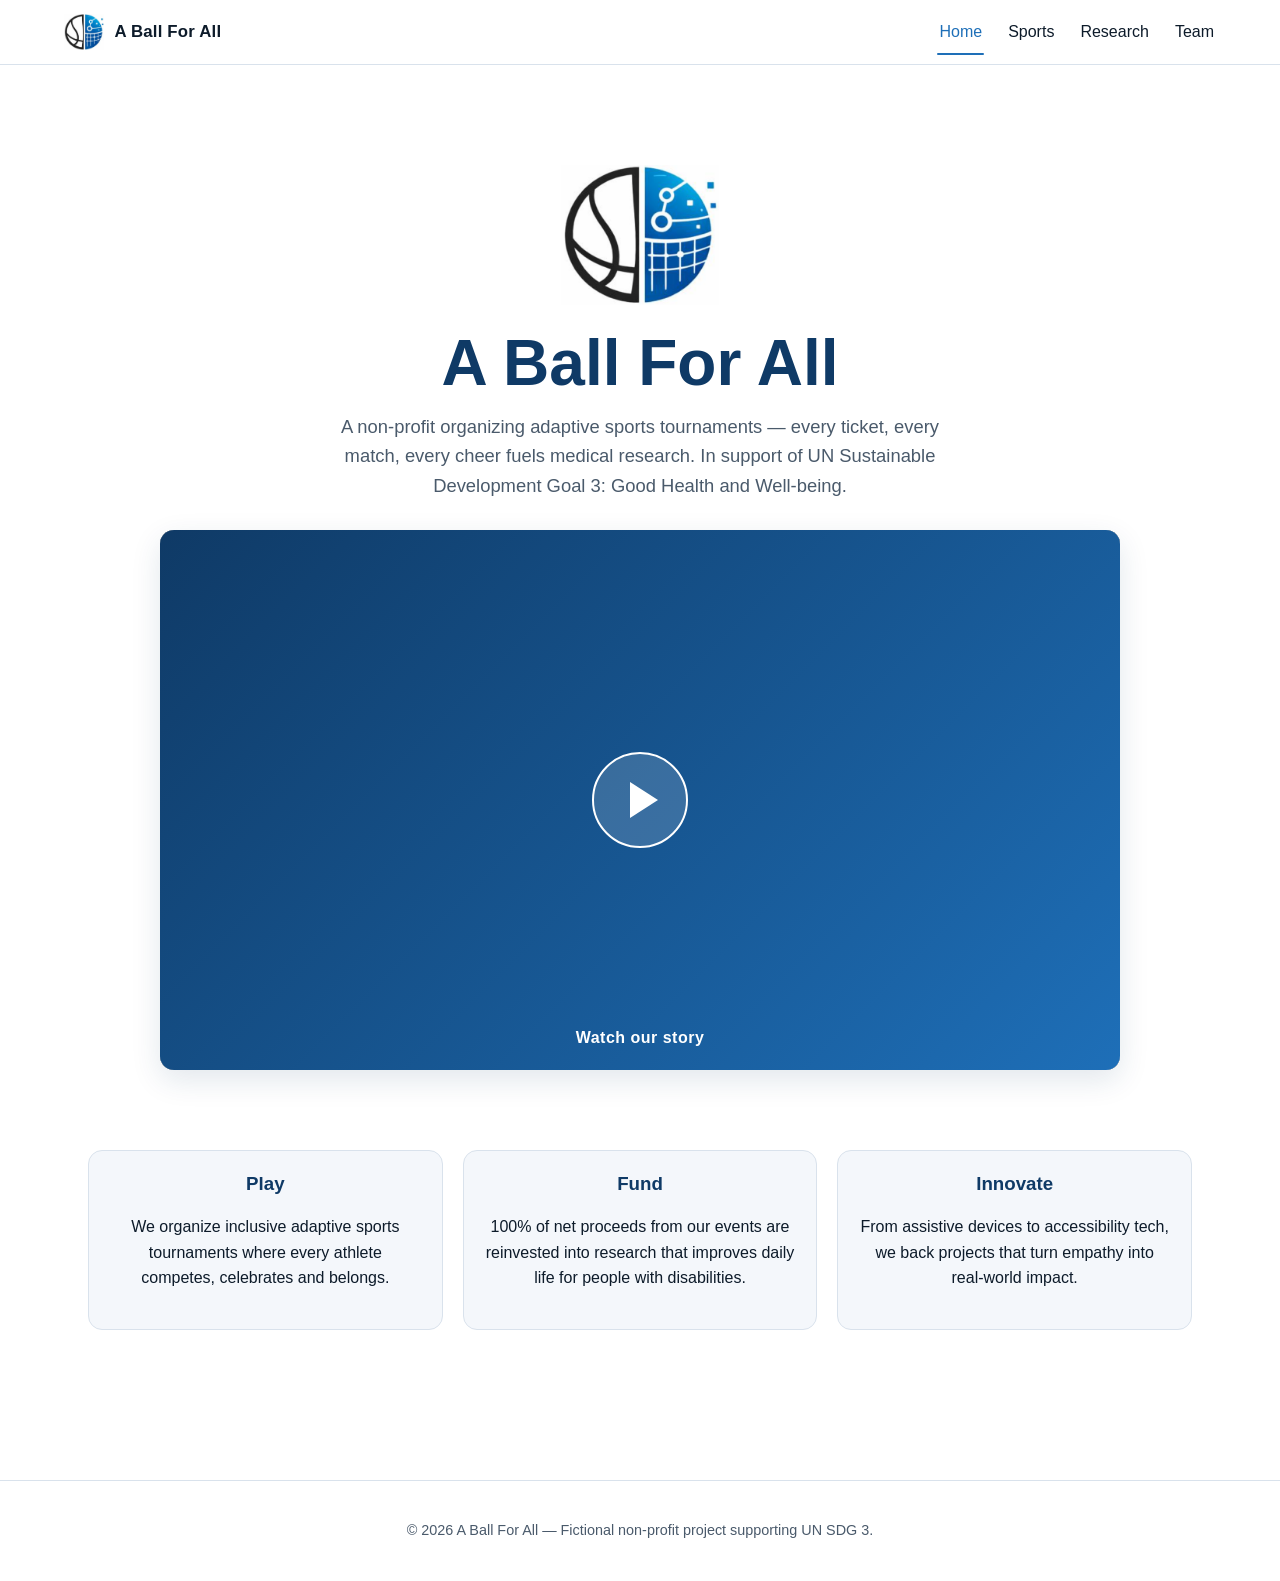
==== index.html @ cac3c8ce "Changes" ====
<!DOCTYPE html>
<html lang="en">
<head>
  <meta charset="UTF-8" />
  <meta name="viewport" content="width=device-width, initial-scale=1.0" />
  <title>A Ball For All — Adaptive Sports for Medical Research</title>
  <meta name="description" content="A Ball For All is a non-profit organizing adaptive sports tournaments to fund medical research, supporting UN SDG 3: Good Health and Well-being." />
  <link rel="icon" type="image/png" href="assets/logo.png" />
  <link rel="stylesheet" href="styles.css" />
</head>
<body>
  <header class="site-header">
    <div class="nav-wrap">
      <a class="brand" href="index.html">
        <img src="assets/logo.png" alt="A Ball For All logo" />
        <span class="brand-name">
          A Ball For All
        </span>
      </a>
      <nav class="primary">
        <a href="index.html">Home</a>
        <a href="sports.html">Sports</a>
        <a href="research.html">Research</a>
        <a href="team.html">Team</a>
      </nav>
    </div>
  </header>

  <main>
    <section class="hero">
      <img class="logo-big" src="assets/logo.png" alt="A Ball For All logo" />
      <h1>A Ball For All</h1>
      <p class="tagline">
        A non-profit organizing adaptive sports tournaments — every ticket, every match, every cheer fuels medical research.
        In support of UN Sustainable Development Goal 3: Good Health and Well-being.
      </p>

      <div class="video-wrap">
        <video id="intro-video" preload="metadata" playsinline poster="assets/logo.png">
          <source src="videos/intro.mp4" type="video/mp4" />
          Your browser does not support the video tag.
        </video>
        <div class="video-poster" id="video-poster" role="button" aria-label="Play introduction video" tabindex="0">
          <div class="play-btn" aria-hidden="true"></div>
          <div class="video-label">Watch our story</div>
        </div>
      </div>

      <section class="mission">
        <div class="card">
          <h3>Play</h3>
          <p>We organize inclusive adaptive sports tournaments where every athlete competes, celebrates and belongs.</p>
        </div>
        <div class="card">
          <h3>Fund</h3>
          <p>100% of net proceeds from our events are reinvested into research that improves daily life for people with disabilities.</p>
        </div>
        <div class="card">
          <h3>Innovate</h3>
          <p>From assistive devices to accessibility tech, we back projects that turn empathy into real-world impact.</p>
        </div>
      </section>
    </section>
  </main>

  <footer class="site-footer">
    <p>© 2026 A Ball For All — Fictional non-profit project supporting UN SDG 3.</p>
  </footer>

  <script src="script.js"></script>
</body>
</html>
---- styles.css ----
:root {
  --bg: #ffffff;
  --ink: #0d1b2a;
  --muted: #4a5a6b;
  --brand: #1e6fb8;
  --brand-dark: #0f3a66;
  --accent: #f4a261;
  --card: #f4f7fb;
  --border: #d9e2ec;
  --shadow: 0 10px 30px rgba(15, 58, 102, 0.12);
  --radius: 14px;
}

* { box-sizing: border-box; }
html, body { margin: 0; padding: 0; }
body {
  font-family: -apple-system, BlinkMacSystemFont, "Segoe UI", Roboto, "Helvetica Neue", Arial, sans-serif;
  color: var(--ink);
  background: var(--bg);
  line-height: 1.6;
}

a { color: var(--brand); text-decoration: none; }
a:hover { text-decoration: underline; }

img { max-width: 100%; height: auto; display: block; }

/* ---------- Header / Nav ---------- */
.site-header {
  position: sticky;
  top: 0;
  z-index: 50;
  background: rgba(255, 255, 255, 0.92);
  backdrop-filter: saturate(180%) blur(10px);
  border-bottom: 1px solid var(--border);
}
.nav-wrap {
  max-width: 1200px;
  margin: 0 auto;
  padding: 14px 24px;
  display: flex;
  align-items: center;
  justify-content: space-between;
  gap: 16px;
  flex-wrap: wrap;
}
.brand {
  display: flex;
  align-items: center;
  gap: 10px;
  font-weight: 700;
  color: var(--ink);
}
.brand img { height: 36px; width: auto; }
.brand .brand-name { font-size: 1.05rem; letter-spacing: 0.2px; }
.brand .brand-name .a-logo { display: inline-block; vertical-align: middle; height: 1.2em; margin: 0 1px; }

nav.primary {
  display: flex;
  gap: 22px;
  flex-wrap: wrap;
}
nav.primary a {
  color: var(--ink);
  font-weight: 500;
  position: relative;
  padding: 4px 2px;
}
nav.primary a.active,
nav.primary a:hover { color: var(--brand); text-decoration: none; }
nav.primary a.active::after {
  content: "";
  position: absolute;
  left: 0; right: 0; bottom: -6px;
  height: 2px; background: var(--brand);
  border-radius: 2px;
}

/* ---------- Footer ---------- */
.site-footer {
  margin-top: 80px;
  padding: 24px;
  border-top: 1px solid var(--border);
  text-align: center;
  color: var(--muted);
  font-size: 0.9rem;
}

/* ---------- Generic layout ---------- */
main { max-width: 1200px; margin: 0 auto; padding: 40px 24px; }
h1, h2, h3 { color: var(--brand-dark); line-height: 1.2; }
h1 { font-size: clamp(2rem, 4vw, 3rem); margin: 0 0 16px; }
h2 { font-size: clamp(1.5rem, 2.5vw, 2rem); margin: 0 0 14px; }
.lead { font-size: 1.1rem; color: var(--muted); max-width: 720px; }

/* ---------- Home page ---------- */
.hero {
  text-align: center;
  padding: 60px 24px 30px;
}
.hero .logo-big {
  height: 140px;
  margin: 0 auto 20px;
}
.hero h1 {
  font-size: clamp(2.4rem, 5vw, 4rem);
  margin-bottom: 10px;
}
.hero .tagline {
  font-size: 1.15rem;
  color: var(--muted);
  max-width: 640px;
  margin: 0 auto 30px;
}

.video-wrap {
  max-width: 960px;
  margin: 30px auto 0;
  position: relative;
  border-radius: var(--radius);
  overflow: hidden;
  box-shadow: var(--shadow);
  background: #000;
  aspect-ratio: 16 / 9;
}
.video-wrap video {
  width: 100%;
  height: 100%;
  display: block;
  object-fit: cover;
}
.video-poster {
  position: absolute;
  inset: 0;
  display: flex;
  align-items: center;
  justify-content: center;
  cursor: pointer;
  background: linear-gradient(135deg, #0f3a66 0%, #1e6fb8 100%);
  color: #fff;
  transition: opacity 0.4s ease;
}
.video-poster.hidden { opacity: 0; pointer-events: none; }
.play-btn {
  width: 96px; height: 96px;
  border-radius: 50%;
  background: rgba(255, 255, 255, 0.15);
  border: 2px solid #fff;
  display: flex; align-items: center; justify-content: center;
  transition: transform 0.2s ease, background 0.2s ease;
}
.video-poster:hover .play-btn { transform: scale(1.08); background: rgba(255,255,255,0.25); }
.play-btn::after {
  content: "";
  display: block;
  width: 0; height: 0;
  border-left: 28px solid #fff;
  border-top: 18px solid transparent;
  border-bottom: 18px solid transparent;
  margin-left: 8px;
}
.video-label {
  position: absolute;
  bottom: 20px;
  left: 0; right: 0;
  text-align: center;
  font-weight: 600;
  letter-spacing: 0.5px;
}

.mission {
  margin-top: 80px;
  display: grid;
  grid-template-columns: repeat(auto-fit, minmax(240px, 1fr));
  gap: 20px;
}
.mission .card {
  background: var(--card);
  border-radius: var(--radius);
  padding: 22px;
  border: 1px solid var(--border);
}
.mission .card h3 { margin-top: 0; color: var(--brand-dark); }

/* ---------- Sports page ---------- */
.sports-grid {
  display: grid;
  grid-template-columns: repeat(auto-fit, minmax(200px, 1fr));
  gap: 18px;
  margin-top: 30px;
}
.sport-card {
  aspect-ratio: 1 / 1;
  border-radius: var(--radius);
  background: linear-gradient(135deg, var(--brand) 0%, var(--brand-dark) 100%);
  color: #fff;
  display: flex;
  align-items: center;
  justify-content: center;
  text-align: center;
  font-size: 1.3rem;
  font-weight: 700;
  letter-spacing: 0.5px;
  cursor: pointer;
  border: none;
  padding: 16px;
  transition: transform 0.2s ease, box-shadow 0.2s ease;
  box-shadow: var(--shadow);
}
.sport-card:hover { transform: translateY(-4px); box-shadow: 0 16px 36px rgba(15, 58, 102, 0.22); }
.sport-card.active {
  background: linear-gradient(135deg, var(--accent) 0%, #e76f51 100%);
}
.sport-card.other {
  background: linear-gradient(135deg, #4a5a6b 0%, #2c3a4a 100%);
}

.sport-detail {
  margin-top: 40px;
  min-height: 0;
  opacity: 0;
  transform: translateY(20px);
  transition: opacity 0.5s ease, transform 0.5s ease;
  display: none;
}
.sport-detail.visible {
  display: block;
  opacity: 1;
  transform: translateY(0);
}
.sport-detail h2 { margin-top: 0; }
.sport-photos {
  margin-top: 24px;
  display: grid;
  grid-template-columns: repeat(auto-fit, minmax(280px, 1fr));
  gap: 16px;
}
.sport-photos img {
  border-radius: var(--radius);
  box-shadow: var(--shadow);
  width: 100%;
  height: 260px;
  object-fit: cover;
}

.scroll-arrow {
  position: fixed;
  bottom: 28px;
  left: 50%;
  transform: translateX(-50%);
  width: 48px;
  height: 48px;
  border-radius: 50%;
  background: var(--brand);
  color: #fff;
  display: flex;
  align-items: center;
  justify-content: center;
  font-size: 1.4rem;
  box-shadow: var(--shadow);
  opacity: 0;
  pointer-events: none;
  animation: pulseFade 2.2s ease-in-out infinite;
  z-index: 40;
}
.scroll-arrow.show { pointer-events: auto; }
.scroll-arrow.gone {
  opacity: 0 !important;
  animation: none;
  pointer-events: none;
  transition: opacity 0.6s ease;
}
@keyframes pulseFade {
  0%, 100% { opacity: 0.25; transform: translate(-50%, 4px); }
  50% { opacity: 0.95; transform: translate(-50%, -4px); }
}

/* Custom error toast */
.toast {
  position: fixed;
  top: 90px;
  left: 50%;
  transform: translateX(-50%) translateY(-20px);
  background: #2c3a4a;
  color: #fff;
  padding: 14px 22px;
  border-radius: var(--radius);
  box-shadow: var(--shadow);
  max-width: 90%;
  opacity: 0;
  transition: opacity 0.3s ease, transform 0.3s ease;
  z-index: 100;
  text-align: center;
}
.toast.show {
  opacity: 1;
  transform: translateX(-50%) translateY(0);
}

/* ---------- Research page ---------- */
.research-hero {
  display: grid;
  grid-template-columns: 1fr 1fr;
  gap: 40px;
  align-items: center;
  margin-top: 20px;
}
.research-hero img {
  border-radius: var(--radius);
  box-shadow: var(--shadow);
}
.research-features {
  margin-top: 60px;
  display: grid;
  grid-template-columns: repeat(auto-fit, minmax(240px, 1fr));
  gap: 20px;
}
.research-features .feature {
  background: var(--card);
  border-radius: var(--radius);
  padding: 22px;
  border: 1px solid var(--border);
}
.feature .ico {
  font-size: 1.8rem;
  margin-bottom: 8px;
}
@media (max-width: 760px) {
  .research-hero { grid-template-columns: 1fr; }
}

/* ---------- Team page ---------- */
.team-member {
  display: grid;
  grid-template-columns: 280px 1fr;
  gap: 36px;
  align-items: center;
  margin: 50px 0;
  padding: 24px;
  background: var(--card);
  border-radius: var(--radius);
  border: 1px solid var(--border);
}
.team-member.reverse {
  grid-template-columns: 1fr 280px;
}
.team-member.reverse .photo { order: 2; }
.team-member .photo img {
  width: 100%;
  aspect-ratio: 1/1;
  object-fit: cover;
  border-radius: var(--radius);
  box-shadow: var(--shadow);
}
.team-member h2 { margin: 0 0 4px; }
.team-member .role {
  color: var(--brand);
  font-weight: 600;
  text-transform: uppercase;
  letter-spacing: 1px;
  font-size: 0.85rem;
  margin-bottom: 12px;
}
@media (max-width: 760px) {
  .team-member,
  .team-member.reverse {
    grid-template-columns: 1fr;
  }
  .team-member.reverse .photo { order: 0; }
}
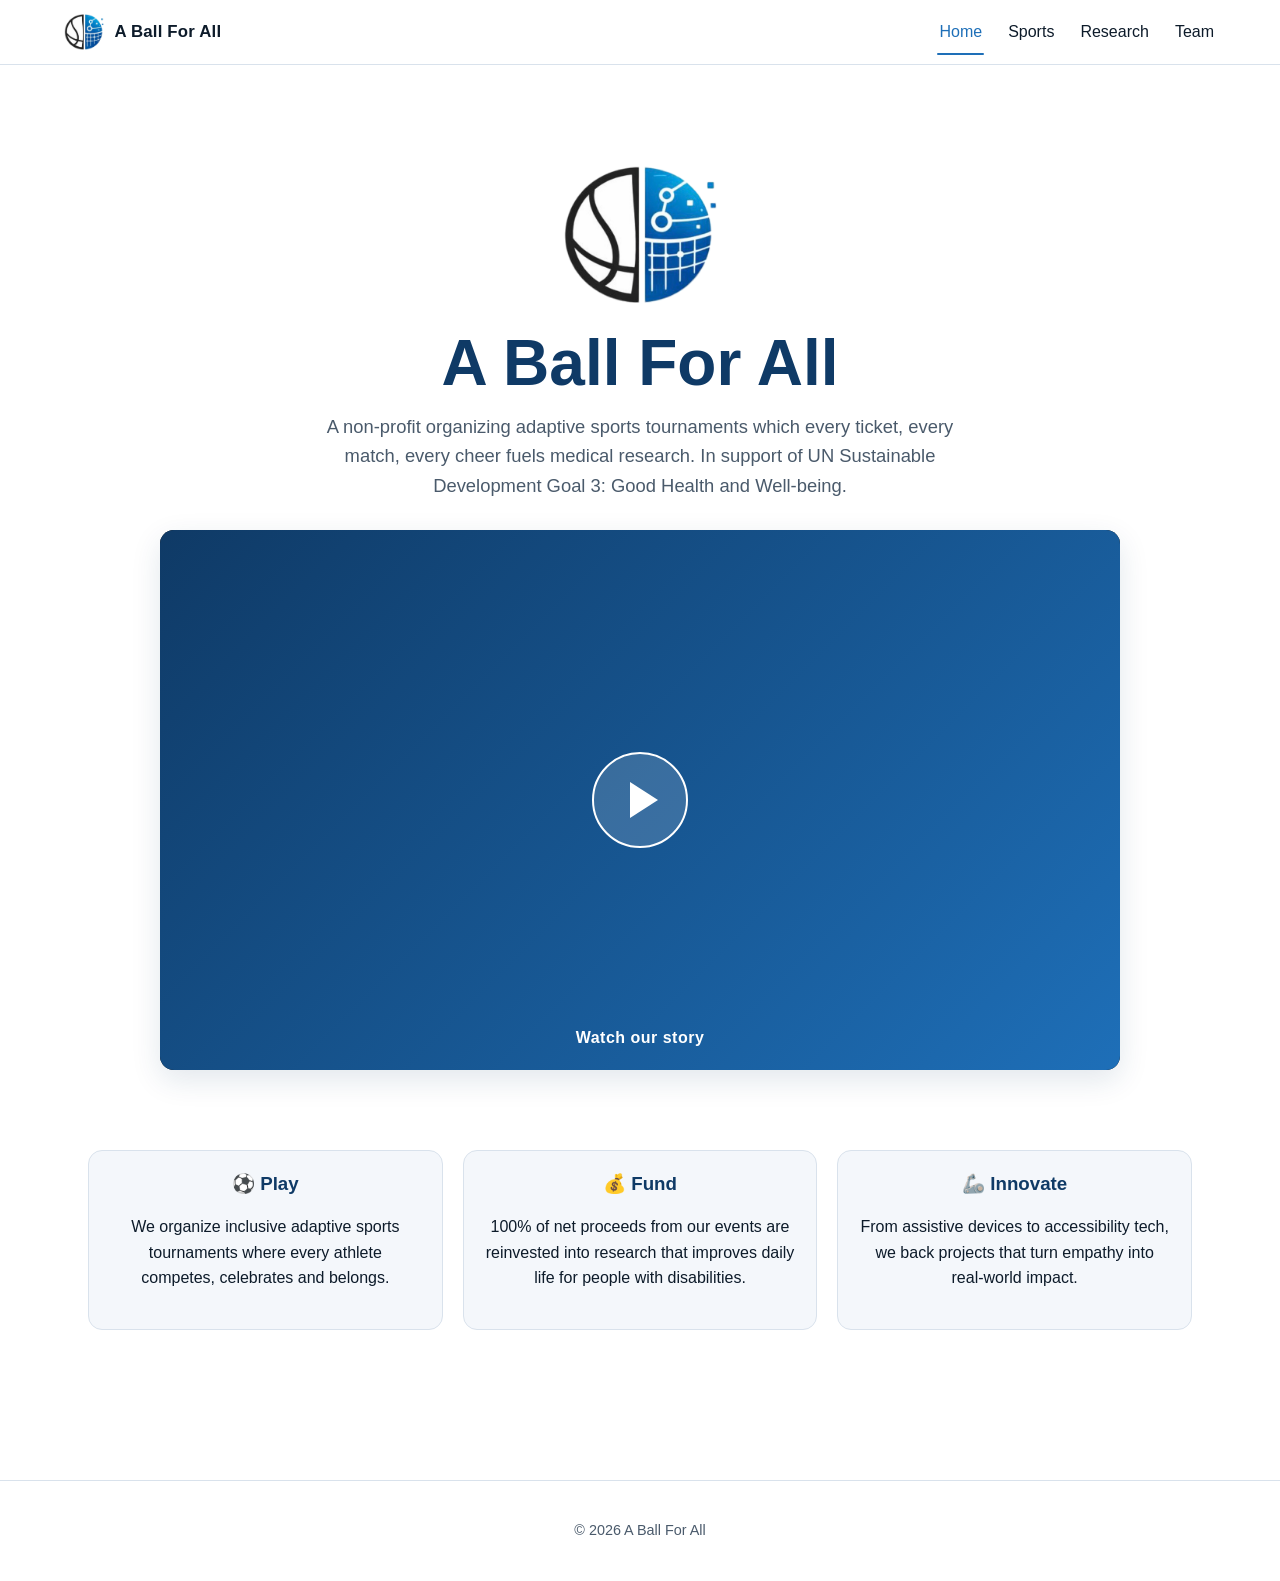
==== commit 18f10504: "Correction Générale" ====
--- a/index.html
+++ b/index.html
@@ -31,7 +31,7 @@
       <img class="logo-big" src="assets/logo.png" alt="A Ball For All logo" />
       <h1>A Ball For All</h1>
       <p class="tagline">
-        A non-profit organizing adaptive sports tournaments — every ticket, every match, every cheer fuels medical research.
+        A non-profit organizing adaptive sports tournaments which every ticket, every match, every cheer fuels medical research.
         In support of UN Sustainable Development Goal 3: Good Health and Well-being.
       </p>
 
@@ -48,15 +48,15 @@
 
       <section class="mission">
         <div class="card">
-          <h3>Play</h3>
+          <h3>⚽️ Play</h3>
           <p>We organize inclusive adaptive sports tournaments where every athlete competes, celebrates and belongs.</p>
         </div>
         <div class="card">
-          <h3>Fund</h3>
+          <h3>💰 Fund</h3>
           <p>100% of net proceeds from our events are reinvested into research that improves daily life for people with disabilities.</p>
         </div>
         <div class="card">
-          <h3>Innovate</h3>
+          <h3>🦾 Innovate</h3>
           <p>From assistive devices to accessibility tech, we back projects that turn empathy into real-world impact.</p>
         </div>
       </section>
@@ -64,7 +64,7 @@
   </main>
 
   <footer class="site-footer">
-    <p>© 2026 A Ball For All — Fictional non-profit project supporting UN SDG 3.</p>
+    <p>© 2026 A Ball For All</p>
   </footer>
 
   <script src="script.js"></script>
--- a/styles.css
+++ b/styles.css
@@ -239,8 +239,24 @@
   border-radius: var(--radius);
   box-shadow: var(--shadow);
   width: 100%;
-  height: 260px;
+  height: 300px;
   object-fit: cover;
+}
+
+.sport-photos.blind-football img {
+  object-position: center 13%;
+}
+
+.sport-photos.wheelchair-basketball img {
+  object-position: center 100%;
+}
+
+.sport-photos.boccia img {
+  object-position: center 70%;
+}
+
+.sport-photos.adaptive-skiing img {
+  object-position: center 73%;
 }
 
 .scroll-arrow {
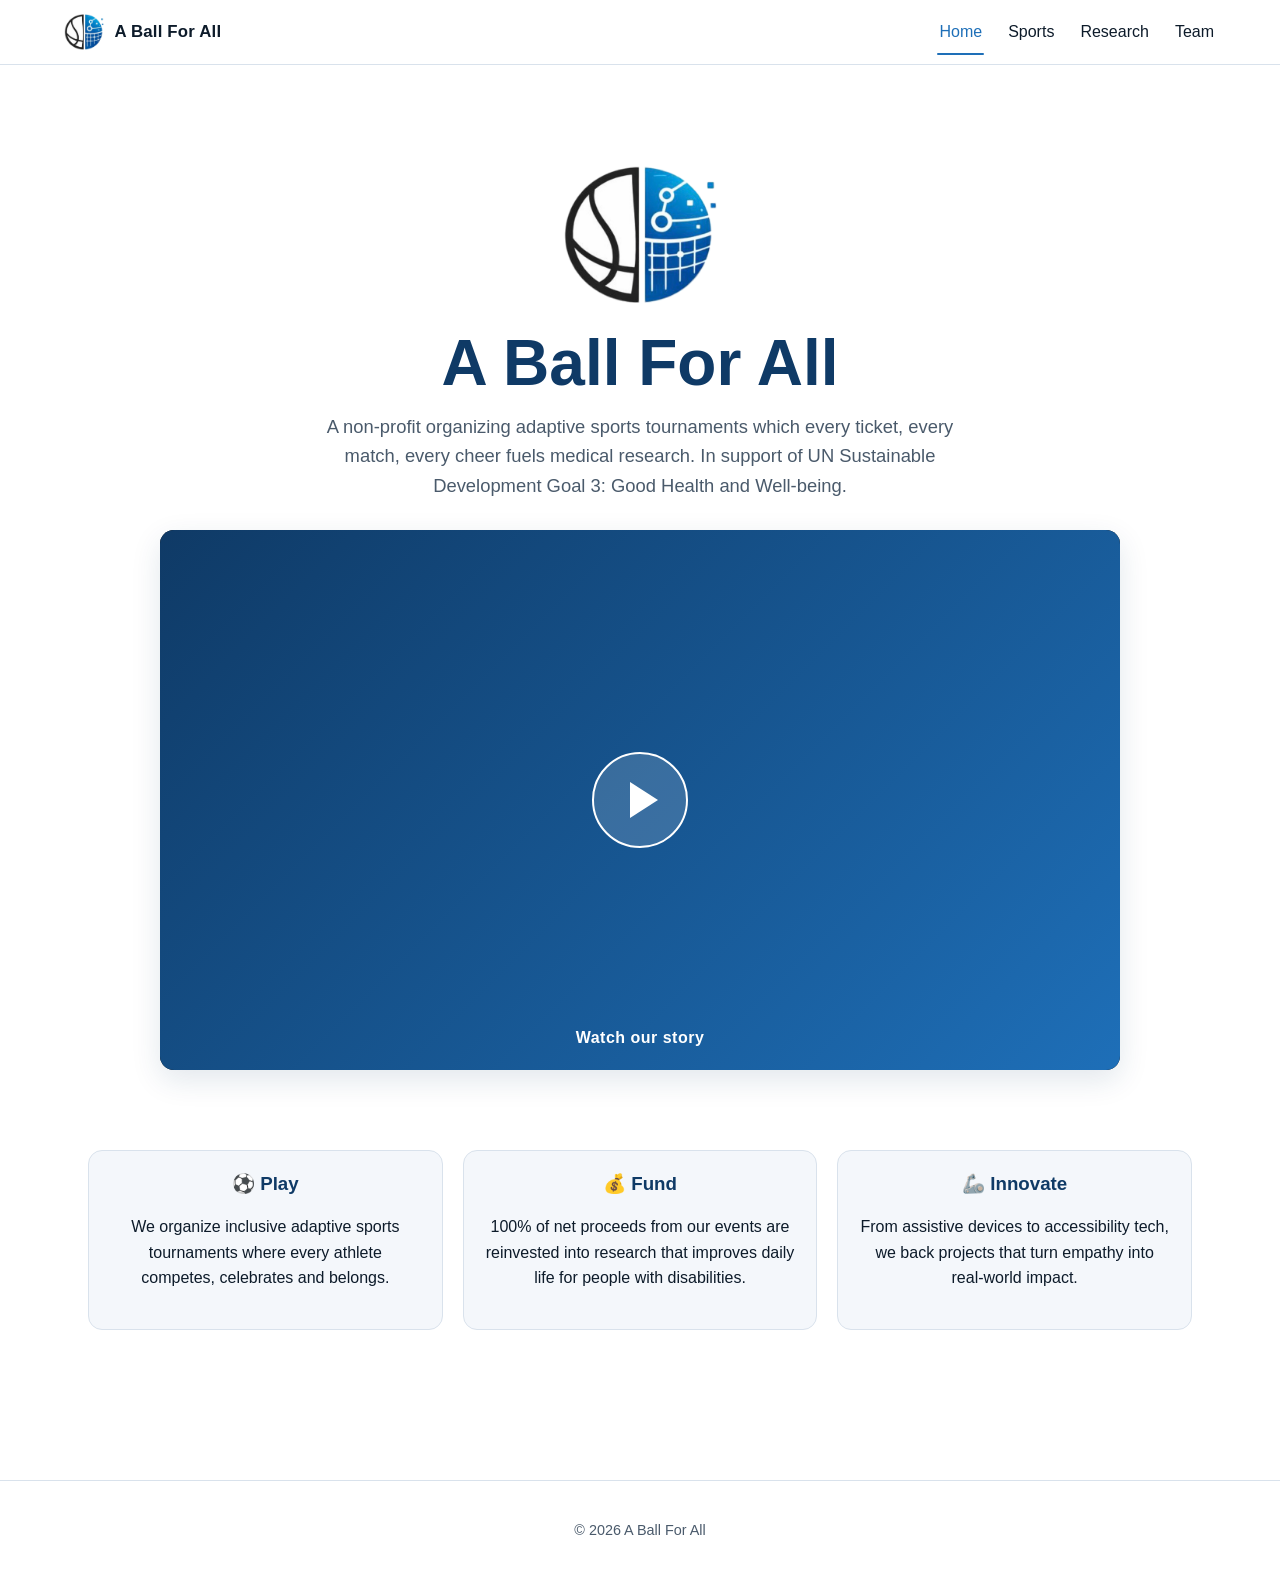
==== commit bd9e9b33: "Corrections mineures" ====
--- a/index.html
+++ b/index.html
@@ -36,10 +36,11 @@
       </p>
 
       <div class="video-wrap">
-        <video id="intro-video" preload="metadata" playsinline poster="assets/logo.png">
-          <source src="videos/intro.mp4" type="video/mp4" />
-          Your browser does not support the video tag.
-        </video>
+        <iframe id="intro-video" 
+          src="https://www.youtube.com/embed/ViSIutufIdU?autoplay=1&mute=0&enablejsapi=1" 
+          allowfullscreen> 
+        </iframe>
+        Your browser does not support the video tag.
         <div class="video-poster" id="video-poster" role="button" aria-label="Play introduction video" tabindex="0">
           <div class="play-btn" aria-hidden="true"></div>
           <div class="video-label">Watch our story</div>
--- a/styles.css
+++ b/styles.css
@@ -114,21 +114,27 @@
 }
 
 .video-wrap {
+  position: relative;
+  width: 100%;
   max-width: 960px;
   margin: 30px auto 0;
-  position: relative;
   border-radius: var(--radius);
   overflow: hidden;
   box-shadow: var(--shadow);
   background: #000;
-  aspect-ratio: 16 / 9;
-}
-.video-wrap video {
+  aspect-ratio: 16 / 9; 
+}
+
+.video-wrap iframe {
+  position: absolute;
+  top: 0;
+  left: 0;
   width: 100%;
   height: 100%;
+  border: none;
   display: block;
-  object-fit: cover;
-}
+}
+
 .video-poster {
   position: absolute;
   inset: 0;
